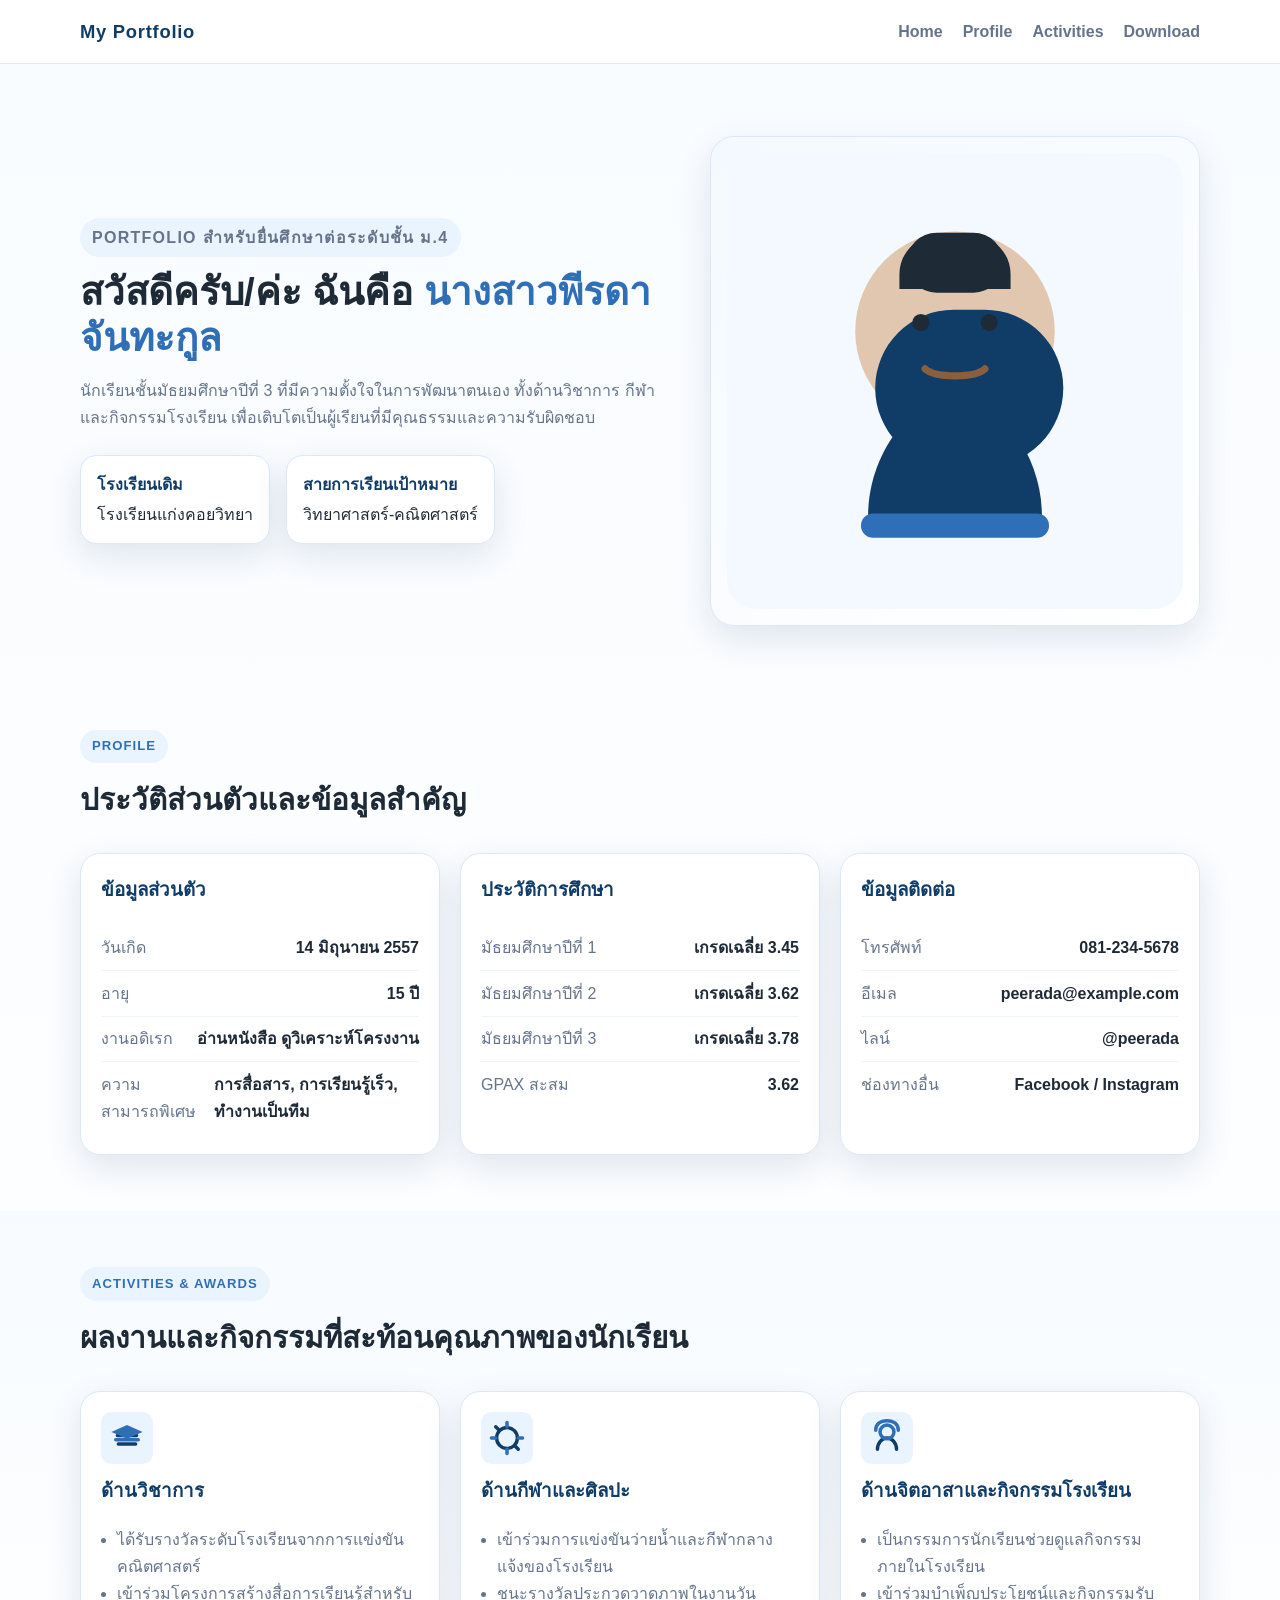
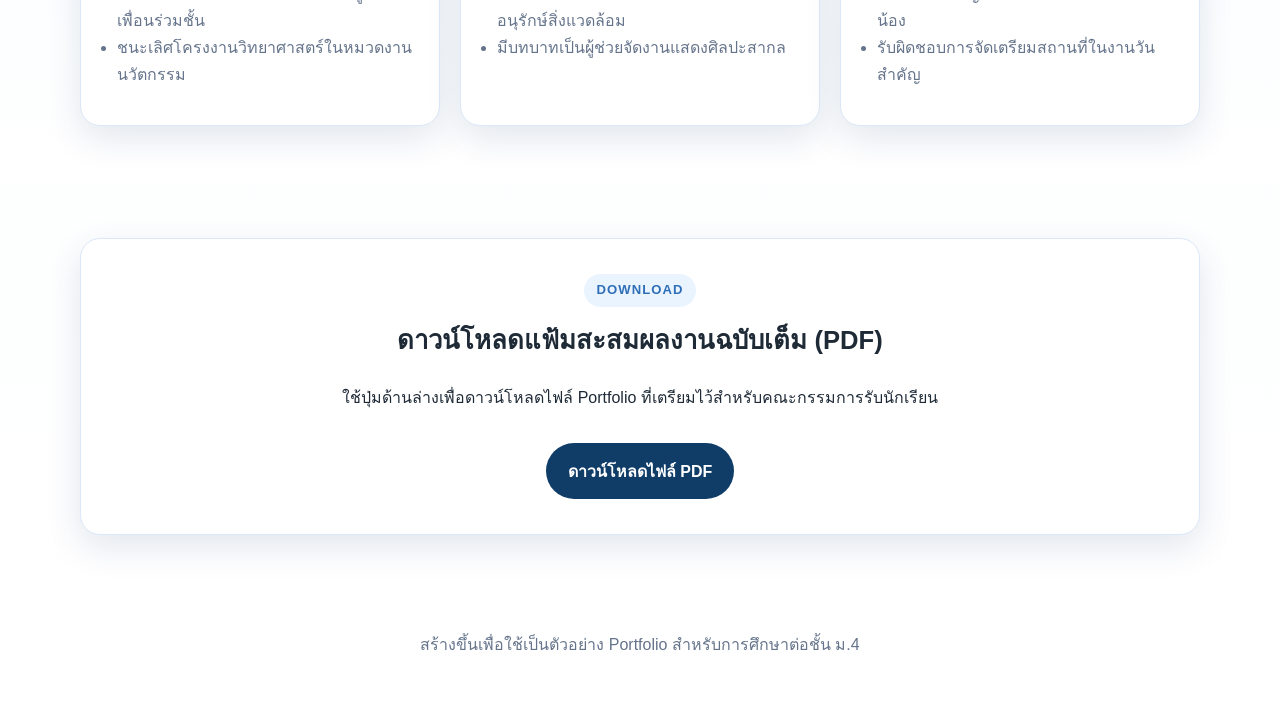
==== my_folio/index.html @ 6e3bb506 "update" ====
<!DOCTYPE html>
<html lang="th">
  <head>
    <meta charset="UTF-8" />
    <meta name="viewport" content="width=device-width, initial-scale=1.0" />
    <meta
      name="description"
      content="เว็บไซต์ Portfolio สำหรับนักเรียนชั้น ม.3 ที่ใช้ยื่นศึกษาต่อชั้น ม.4"
    />
    <title>Portfolio Student | ม.3</title>
    <link rel="stylesheet" href="styles.css" />
  </head>
  <body>
    <header class="site-header">
      <div class="container nav-bar">
        <a class="brand" href="#home">My Portfolio</a>
        <button class="nav-toggle" aria-label="เปิดเมนู" aria-expanded="false">
          ☰
        </button>
        <nav class="site-nav" id="site-nav">
          <a href="#home">Home</a>
          <a href="#profile">Profile</a>
          <a href="#activities">Activities</a>
          <a href="#download">Download</a>
        </nav>
      </div>
    </header>

    <main>
      <section class="hero" id="home">
        <div class="container hero-grid">
          <div class="hero-copy">
            <p class="eyebrow">Portfolio สำหรับยื่นศึกษาต่อระดับชั้น ม.4</p>
            <h1>สวัสดีครับ/ค่ะ ฉันคือ <span>นางสาวพีรดา จันทะกูล</span></h1>
            <p>
              นักเรียนชั้นมัธยมศึกษาปีที่ 3 ที่มีความตั้งใจในการพัฒนาตนเอง
              ทั้งด้านวิชาการ กีฬา และกิจกรรมโรงเรียน เพื่อเติบโตเป็นผู้เรียนที่มีคุณธรรมและความรับผิดชอบ
            </p>
            <div class="hero-meta">
              <div>
                <strong>โรงเรียนเดิม</strong>
                <span>โรงเรียนแก่งคอยวิทยา</span>
              </div>
              <div>
                <strong>สายการเรียนเป้าหมาย</strong>
                <span>วิทยาศาสตร์-คณิตศาสตร์</span>
              </div>
            </div>
          </div>

          <div class="hero-card">
            <img src="assets/student-portrait.svg" alt="ภาพถ่ายนักเรียนที่ดูสุภาพ" />
          </div>
        </div>
      </section>

      <section class="section" id="profile">
        <div class="container">
          <div class="section-header">
            <p class="eyebrow">Profile</p>
            <h2>ประวัติส่วนตัวและข้อมูลสำคัญ</h2>
          </div>

          <div class="profile-grid">
            <article class="card">
              <h3>ข้อมูลส่วนตัว</h3>
              <ul class="info-list">
                <li><span>วันเกิด</span><strong>14 มิถุนายน 2557</strong></li>
                <li><span>อายุ</span><strong>15 ปี</strong></li>
                <li><span>งานอดิเรก</span><strong>อ่านหนังสือ ดูวิเคราะห์โครงงาน</strong></li>
                <li><span>ความสามารถพิเศษ</span><strong>การสื่อสาร, การเรียนรู้เร็ว, ทำงานเป็นทีม</strong></li>
              </ul>
            </article>

            <article class="card">
              <h3>ประวัติการศึกษา</h3>
              <ul class="info-list">
                <li><span>มัธยมศึกษาปีที่ 1</span><strong>เกรดเฉลี่ย 3.45</strong></li>
                <li><span>มัธยมศึกษาปีที่ 2</span><strong>เกรดเฉลี่ย 3.62</strong></li>
                <li><span>มัธยมศึกษาปีที่ 3</span><strong>เกรดเฉลี่ย 3.78</strong></li>
                <li><span>GPAX สะสม</span><strong>3.62</strong></li>
              </ul>
            </article>

            <article class="card">
              <h3>ข้อมูลติดต่อ</h3>
              <ul class="info-list">
                <li><span>โทรศัพท์</span><strong>081-234-5678</strong></li>
                <li><span>อีเมล</span><strong>peerada@example.com</strong></li>
                <li><span>ไลน์</span><strong>@peerada</strong></li>
                <li><span>ช่องทางอื่น</span><strong>Facebook / Instagram</strong></li>
              </ul>
            </article>
          </div>
        </div>
      </section>

      <section class="section alt-bg" id="activities">
        <div class="container">
          <div class="section-header">
            <p class="eyebrow">Activities &amp; Awards</p>
            <h2>ผลงานและกิจกรรมที่สะท้อนคุณภาพของนักเรียน</h2>
          </div>

          <div class="activity-grid">
            <article class="activity-card">
              <img src="assets/academic.svg" alt="ไอคอนด้านวิชาการ" />
              <h3>ด้านวิชาการ</h3>
              <ul>
                <li>ได้รับรางวัลระดับโรงเรียนจากการแข่งขันคณิตศาสตร์</li>
                <li>เข้าร่วมโครงการสร้างสื่อการเรียนรู้สำหรับเพื่อนร่วมชั้น</li>
                <li>ชนะเลิศโครงงานวิทยาศาสตร์ในหมวดงานนวัตกรรม</li>
              </ul>
            </article>

            <article class="activity-card">
              <img src="assets/sports.svg" alt="ไอคอนด้านกีฬาและศิลปะ" />
              <h3>ด้านกีฬาและศิลปะ</h3>
              <ul>
                <li>เข้าร่วมการแข่งขันว่ายน้ำและกีฬากลางแจ้งของโรงเรียน</li>
                <li>ชนะรางวัลประกวดวาดภาพในงานวันอนุรักษ์สิ่งแวดล้อม</li>
                <li>มีบทบาทเป็นผู้ช่วยจัดงานแสดงศิลปะสากล</li>
              </ul>
            </article>

            <article class="activity-card">
              <img src="assets/volunteer.svg" alt="ไอคอนด้านจิตอาสา" />
              <h3>ด้านจิตอาสาและกิจกรรมโรงเรียน</h3>
              <ul>
                <li>เป็นกรรมการนักเรียนช่วยดูแลกิจกรรมภายในโรงเรียน</li>
                <li>เข้าร่วมบำเพ็ญประโยชน์และกิจกรรมรับน้อง</li>
                <li>รับผิดชอบการจัดเตรียมสถานที่ในงานวันสำคัญ</li>
              </ul>
            </article>
          </div>
        </div>
      </section>

      <section class="section" id="download">
        <div class="container cta-card">
          <p class="eyebrow">Download</p>
          <h2>ดาวน์โหลดแฟ้มสะสมผลงานฉบับเต็ม (PDF)</h2>
          <p>
            ใช้ปุ่มด้านล่างเพื่อดาวน์โหลดไฟล์ Portfolio ที่เตรียมไว้สำหรับคณะกรรมการรับนักเรียน
          </p>
          <a class="btn-primary" href="assets/portfolio.pdf" download>
            ดาวน์โหลดไฟล์ PDF
          </a>
        </div>
      </section>
    </main>

    <footer class="site-footer">
      <div class="container">
        <p>สร้างขึ้นเพื่อใช้เป็นตัวอย่าง Portfolio สำหรับการศึกษาต่อชั้น ม.4</p>
      </div>
    </footer>

    <script src="script.js"></script>
  </body>
</html>
---- my_folio/styles.css ----
:root {
  --navy: #0f3d68;
  --blue: #2f6fb7;
  --sky: #eaf4ff;
  --text: #1f2a37;
  --muted: #65748b;
  --surface: #ffffff;
  --border: #dce8f7;
  --shadow: 0 12px 35px rgba(15, 61, 104, 0.12);
}

* {
  box-sizing: border-box;
}

html {
  scroll-behavior: smooth;
}

body {
  margin: 0;
  font-family: "Prompt", "Sarabun", "Kanit", "Segoe UI", sans-serif;
  color: var(--text);
  line-height: 1.7;
  background: linear-gradient(180deg, #f9fcff 0%, #ffffff 100%);
}

img {
  max-width: 100%;
  display: block;
}

.container {
  width: min(1120px, calc(100% - 2rem));
  margin: 0 auto;
}

.site-header {
  position: sticky;
  top: 0;
  z-index: 10;
  background: rgba(255, 255, 255, 0.95);
  backdrop-filter: blur(10px);
  border-bottom: 1px solid var(--border);
}

.nav-bar {
  display: flex;
  align-items: center;
  justify-content: space-between;
  padding: 1rem 0;
}

.brand {
  color: var(--navy);
  text-decoration: none;
  font-size: 1.15rem;
  font-weight: 700;
  letter-spacing: 0.04em;
}

.site-nav {
  display: flex;
  gap: 1.25rem;
}

.site-nav a {
  text-decoration: none;
  color: var(--muted);
  font-weight: 600;
}

.site-nav a:hover,
.site-nav a:focus-visible {
  color: var(--navy);
}

.nav-toggle {
  display: none;
  border: 0;
  background: var(--sky);
  color: var(--navy);
  padding: 0.5rem 0.8rem;
  border-radius: 999px;
  cursor: pointer;
}

.hero {
  padding: 4.5rem 0 3rem;
}

.hero-grid {
  display: grid;
  grid-template-columns: 1.1fr 0.9fr;
  gap: 2rem;
  align-items: center;
}

.eyebrow {
  display: inline-block;
  margin: 0 0 0.75rem;
  padding: 0.35rem 0.75rem;
  border-radius: 999px;
  font-size: 0.82rem;
  font-weight: 700;
  letter-spacing: 0.08em;
  text-transform: uppercase;
  background: var(--sky);
  color: var(--blue);
}

.hero h1 {
  font-size: clamp(2rem, 3vw, 2.8rem);
  line-height: 1.2;
  margin: 0 0 1rem;
}

.hero h1 span {
  color: var(--blue);
}

.hero p {
  color: var(--muted);
  font-size: 1rem;
}

.hero-meta {
  display: flex;
  flex-wrap: wrap;
  gap: 1rem;
  margin-top: 1.5rem;
}

.hero-meta div {
  min-width: 180px;
  padding: 0.9rem 1rem;
  background: var(--surface);
  border: 1px solid var(--border);
  border-radius: 16px;
  box-shadow: var(--shadow);
}

.hero-meta strong {
  display: block;
  color: var(--navy);
  margin-bottom: 0.2rem;
}

.hero-card {
  padding: 1rem;
  background: linear-gradient(145deg, #f4f9ff, #ffffff);
  border: 1px solid var(--border);
  border-radius: 24px;
  box-shadow: var(--shadow);
}

.section {
  padding: 3.5rem 0;
}

.alt-bg {
  background: linear-gradient(180deg, #f7fbff 0%, #ffffff 100%);
}

.section-header {
  margin-bottom: 1.75rem;
}

.section-header h2 {
  margin: 0;
  font-size: clamp(1.5rem, 2.3vw, 2rem);
}

.profile-grid,
.activity-grid {
  display: grid;
  gap: 1.25rem;
}

.profile-grid {
  grid-template-columns: repeat(3, minmax(0, 1fr));
}

.activity-grid {
  grid-template-columns: repeat(3, minmax(0, 1fr));
}

.card,
.activity-card,
.cta-card {
  background: var(--surface);
  border: 1px solid var(--border);
  border-radius: 20px;
  padding: 1.25rem;
  box-shadow: var(--shadow);
}

.card h3,
.activity-card h3 {
  margin-top: 0;
  color: var(--navy);
}

.info-list {
  list-style: none;
  padding: 0;
  margin: 0;
}

.info-list li {
  display: flex;
  justify-content: space-between;
  gap: 1rem;
  padding: 0.55rem 0;
  border-bottom: 1px solid #eef4fc;
}

.info-list li:last-child {
  border-bottom: 0;
}

.info-list span {
  color: var(--muted);
}

.activity-card img {
  width: 52px;
  margin-bottom: 0.7rem;
}

.activity-card ul {
  padding-left: 1rem;
  color: var(--muted);
}

.cta-card {
  text-align: center;
  padding: 2.2rem 1.5rem;
}

.cta-card h2 {
  margin-top: 0;
  font-size: clamp(1.5rem, 2vw, 2rem);
}

.btn-primary {
  display: inline-block;
  margin-top: 1rem;
  padding: 0.9rem 1.35rem;
  border-radius: 999px;
  background: var(--navy);
  color: #fff;
  text-decoration: none;
  font-weight: 700;
}

.btn-primary:hover,
.btn-primary:focus-visible {
  background: var(--blue);
}

.site-footer {
  padding: 1.5rem 0 2.5rem;
  text-align: center;
  color: var(--muted);
}

@media (max-width: 900px) {
  .profile-grid,
  .activity-grid {
    grid-template-columns: 1fr;
  }
}

@media (max-width: 720px) {
  .hero-grid {
    grid-template-columns: 1fr;
  }

  .nav-toggle {
    display: inline-flex;
  }

  .site-nav {
    display: none;
    position: absolute;
    top: 100%;
    right: 1rem;
    flex-direction: column;
    background: white;
    padding: 0.85rem 1rem;
    border: 1px solid var(--border);
    border-radius: 12px;
    box-shadow: var(--shadow);
  }

  .site-nav.is-open {
    display: flex;
  }
}
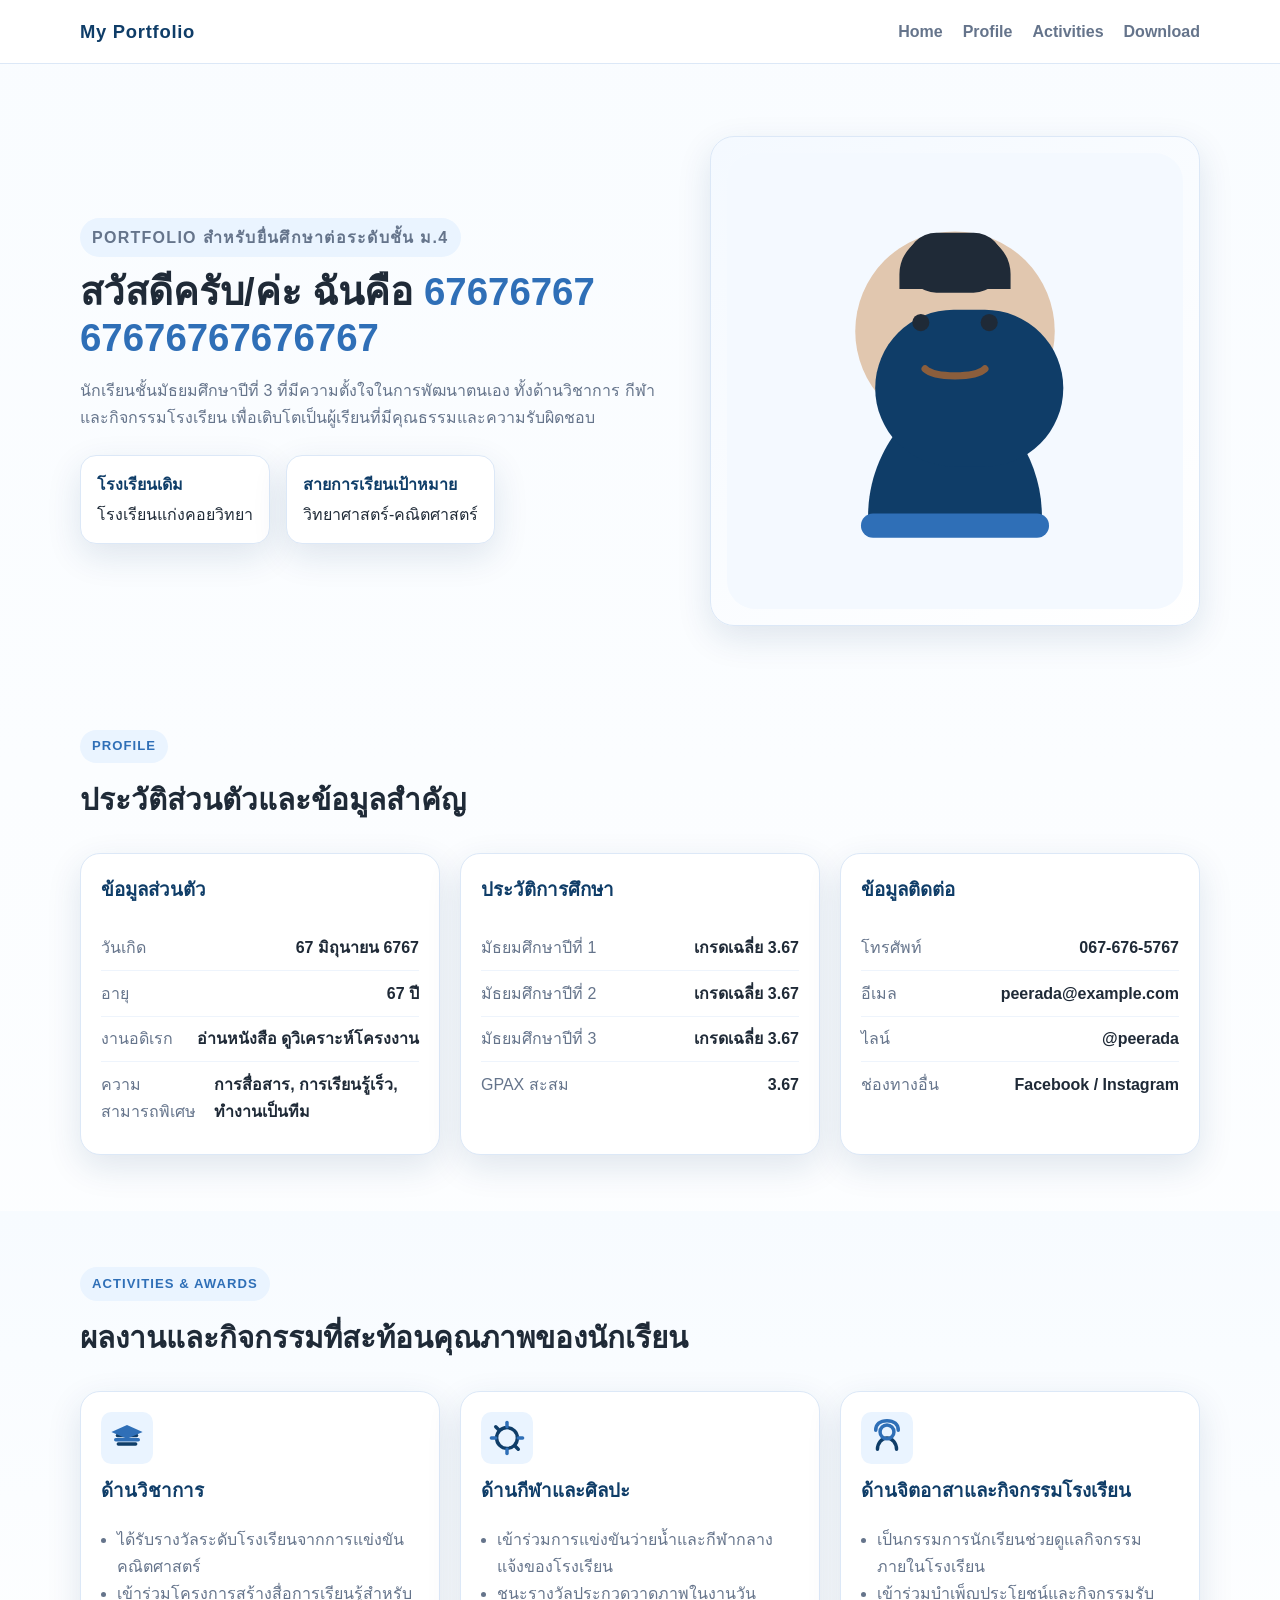
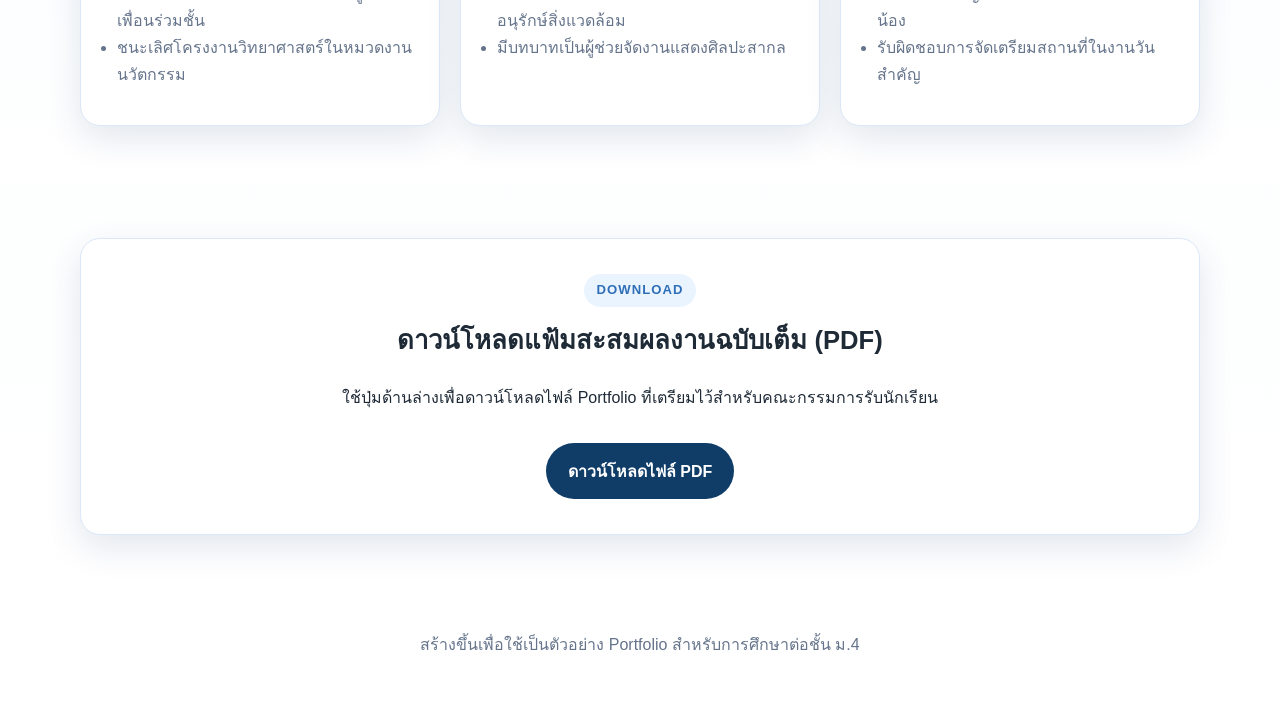
==== commit 611c855a: "Modify personal details in index.html Updated personal information including name, birth date, age, " ====
--- a/my_folio/index.html
+++ b/my_folio/index.html
@@ -31,7 +31,7 @@
         <div class="container hero-grid">
           <div class="hero-copy">
             <p class="eyebrow">Portfolio สำหรับยื่นศึกษาต่อระดับชั้น ม.4</p>
-            <h1>สวัสดีครับ/ค่ะ ฉันคือ <span>นางสาวพีรดา จันทะกูล</span></h1>
+            <h1>สวัสดีครับ/ค่ะ ฉันคือ <span>67676767 67676767676767</span></h1>
             <p>
               นักเรียนชั้นมัธยมศึกษาปีที่ 3 ที่มีความตั้งใจในการพัฒนาตนเอง
               ทั้งด้านวิชาการ กีฬา และกิจกรรมโรงเรียน เพื่อเติบโตเป็นผู้เรียนที่มีคุณธรรมและความรับผิดชอบ
@@ -65,8 +65,8 @@
             <article class="card">
               <h3>ข้อมูลส่วนตัว</h3>
               <ul class="info-list">
-                <li><span>วันเกิด</span><strong>14 มิถุนายน 2557</strong></li>
-                <li><span>อายุ</span><strong>15 ปี</strong></li>
+                <li><span>วันเกิด</span><strong>67 มิถุนายน 6767</strong></li>
+                <li><span>อายุ</span><strong>67 ปี</strong></li>
                 <li><span>งานอดิเรก</span><strong>อ่านหนังสือ ดูวิเคราะห์โครงงาน</strong></li>
                 <li><span>ความสามารถพิเศษ</span><strong>การสื่อสาร, การเรียนรู้เร็ว, ทำงานเป็นทีม</strong></li>
               </ul>
@@ -75,17 +75,17 @@
             <article class="card">
               <h3>ประวัติการศึกษา</h3>
               <ul class="info-list">
-                <li><span>มัธยมศึกษาปีที่ 1</span><strong>เกรดเฉลี่ย 3.45</strong></li>
-                <li><span>มัธยมศึกษาปีที่ 2</span><strong>เกรดเฉลี่ย 3.62</strong></li>
-                <li><span>มัธยมศึกษาปีที่ 3</span><strong>เกรดเฉลี่ย 3.78</strong></li>
-                <li><span>GPAX สะสม</span><strong>3.62</strong></li>
+                <li><span>มัธยมศึกษาปีที่ 1</span><strong>เกรดเฉลี่ย 3.67</strong></li>
+                <li><span>มัธยมศึกษาปีที่ 2</span><strong>เกรดเฉลี่ย 3.67</strong></li>
+                <li><span>มัธยมศึกษาปีที่ 3</span><strong>เกรดเฉลี่ย 3.67</strong></li>
+                <li><span>GPAX สะสม</span><strong>3.67</strong></li>
               </ul>
             </article>
 
             <article class="card">
               <h3>ข้อมูลติดต่อ</h3>
               <ul class="info-list">
-                <li><span>โทรศัพท์</span><strong>081-234-5678</strong></li>
+                <li><span>โทรศัพท์</span><strong>067-676-5767</strong></li>
                 <li><span>อีเมล</span><strong>peerada@example.com</strong></li>
                 <li><span>ไลน์</span><strong>@peerada</strong></li>
                 <li><span>ช่องทางอื่น</span><strong>Facebook / Instagram</strong></li>
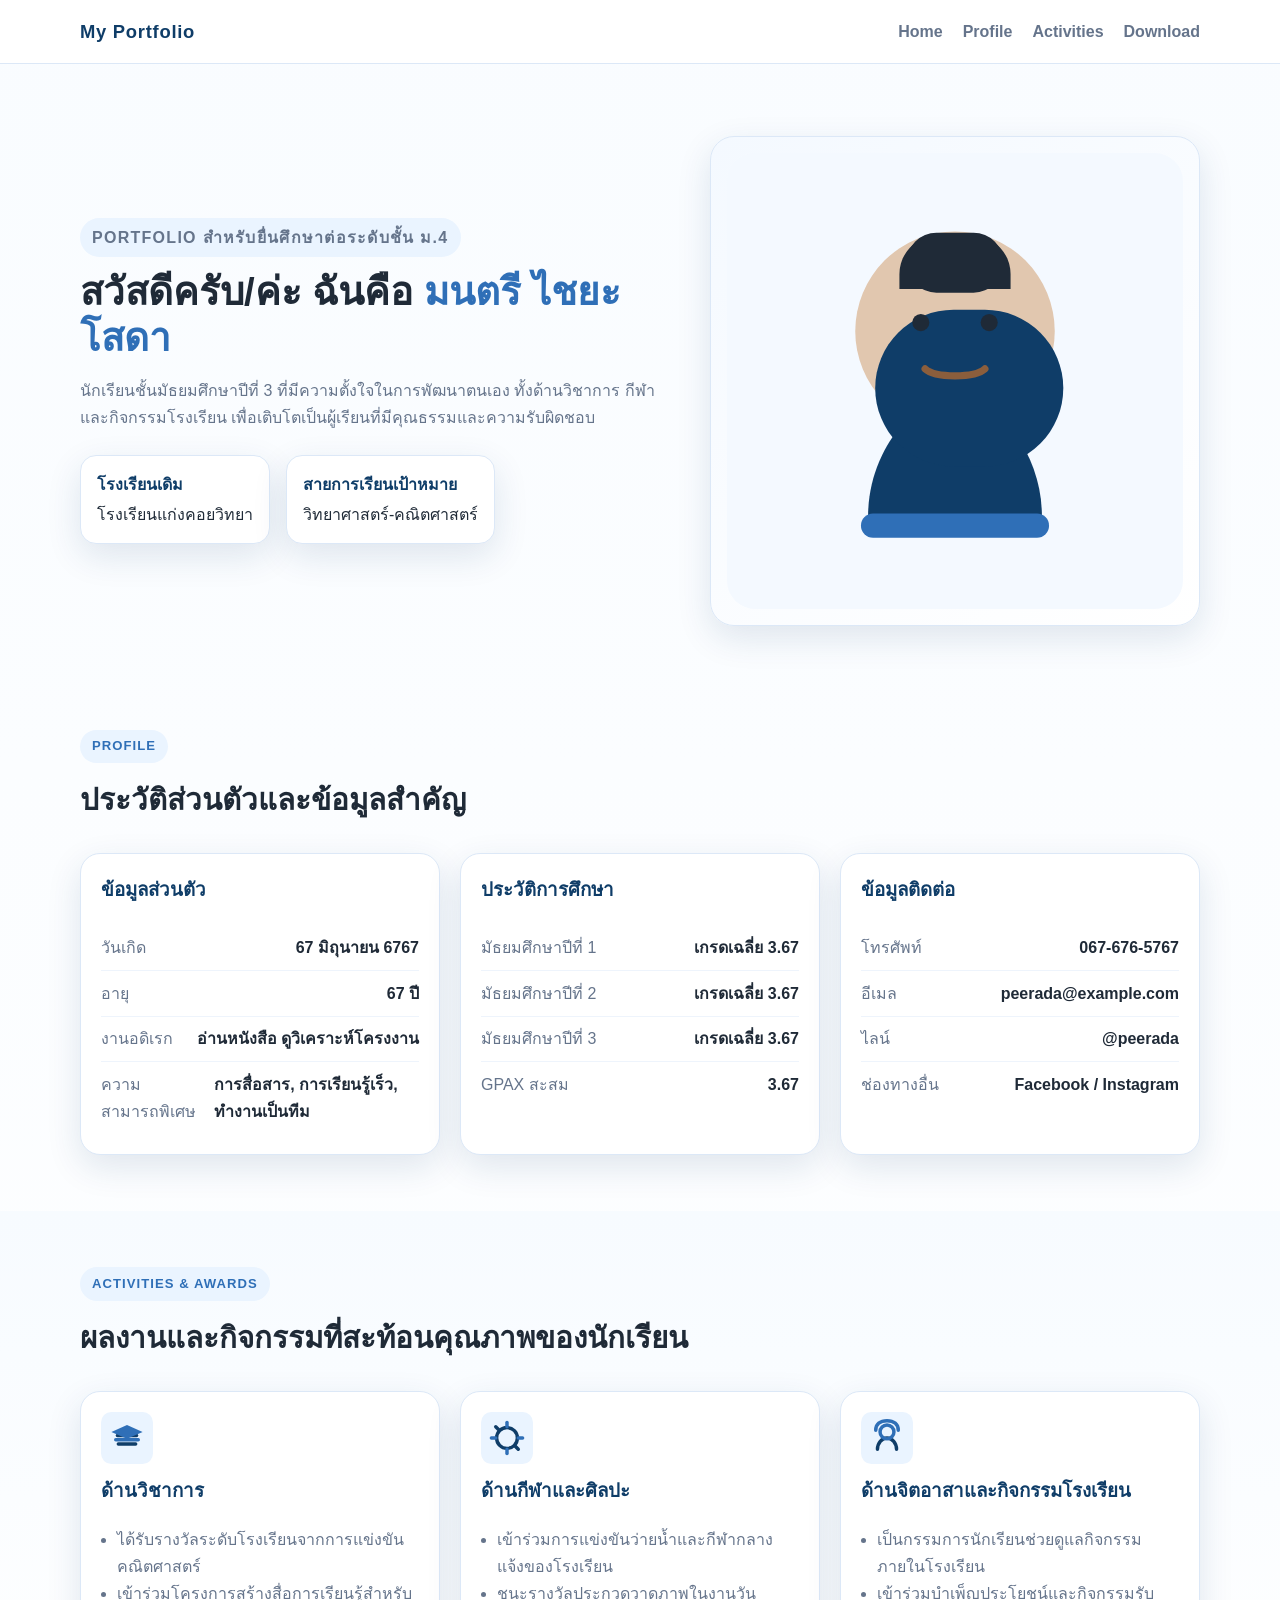
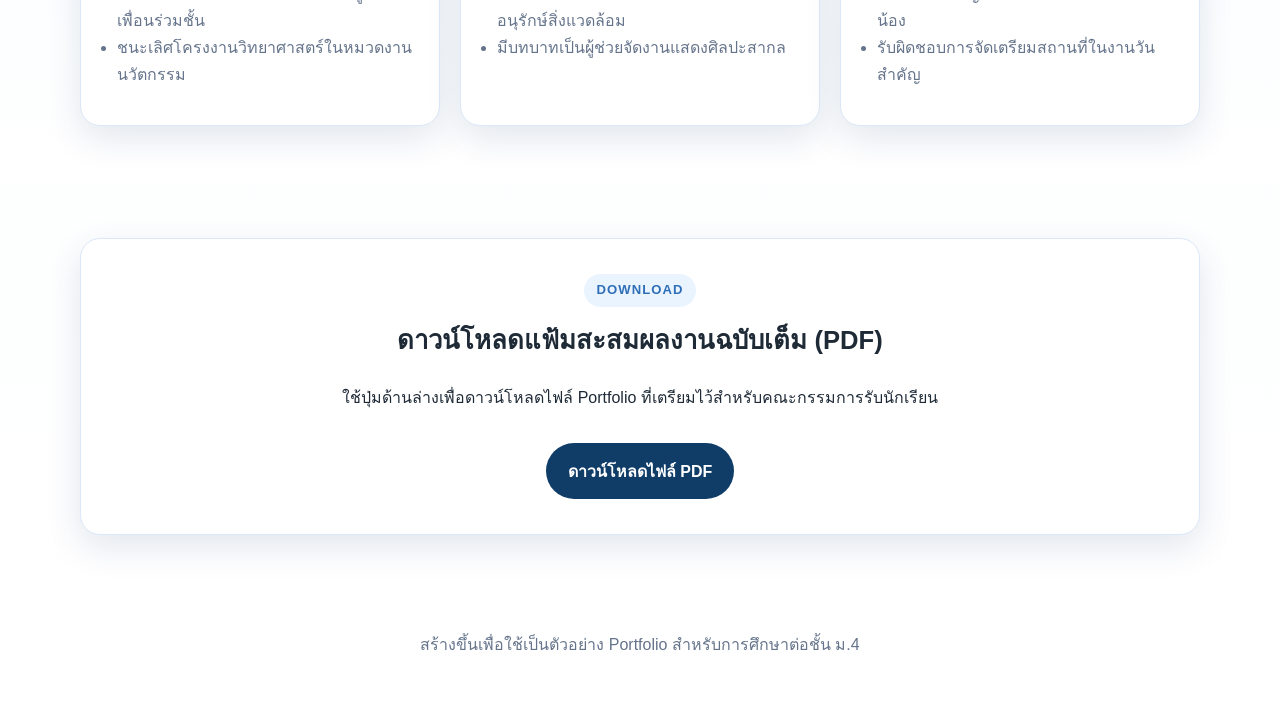
==== commit 1d9f44f1: "Update index.html" ====
--- a/my_folio/index.html
+++ b/my_folio/index.html
@@ -31,7 +31,7 @@
         <div class="container hero-grid">
           <div class="hero-copy">
             <p class="eyebrow">Portfolio สำหรับยื่นศึกษาต่อระดับชั้น ม.4</p>
-            <h1>สวัสดีครับ/ค่ะ ฉันคือ <span>67676767 67676767676767</span></h1>
+            <h1>สวัสดีครับ/ค่ะ ฉันคือ <span>มนตรี ไชยะโสดา</span></h1>
             <p>
               นักเรียนชั้นมัธยมศึกษาปีที่ 3 ที่มีความตั้งใจในการพัฒนาตนเอง
               ทั้งด้านวิชาการ กีฬา และกิจกรรมโรงเรียน เพื่อเติบโตเป็นผู้เรียนที่มีคุณธรรมและความรับผิดชอบ
